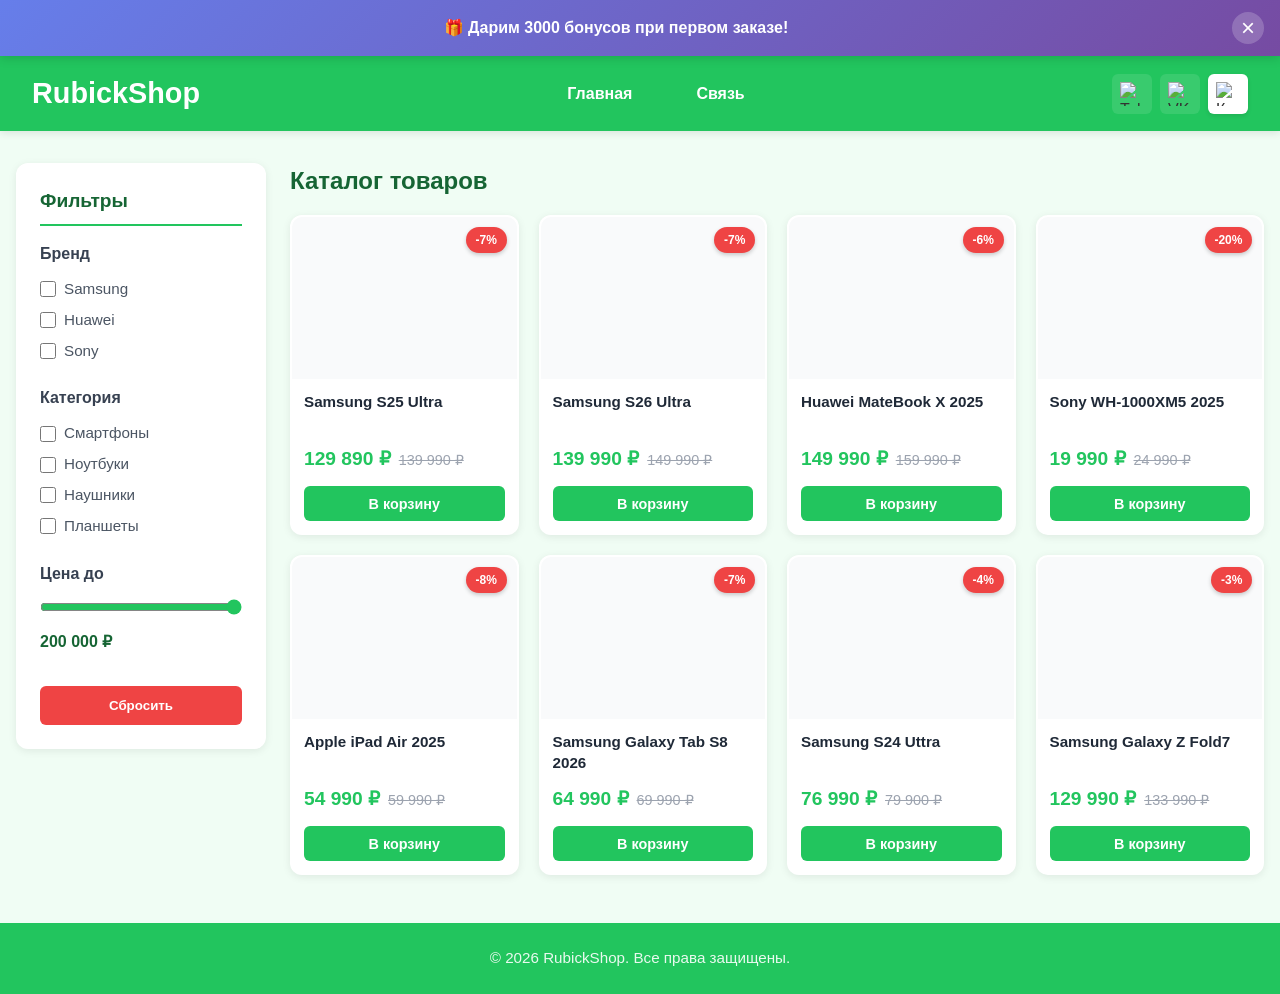
==== index.html @ 22455305 "Add files via upload" ====
<!DOCTYPE html>
<html lang="ru">
<head>
<meta charset="UTF-8">
<meta name="viewport" content="width=device-width, initial-scale=1.0">
<title>RubickShop - Гаджеты 2026</title>
<link rel="stylesheet" href="style.css">
</head>
<body>

<!-- РЕКЛАМНЫЙ БАННЕР -->
<div id="promoBanner" class="promo-banner">
    <div class="promo-banner-content">
        <span class="promo-banner-text">🎁 Дарим 3000 бонусов при первом заказе!</span>
        <button class="promo-banner-close" onclick="closePromoBanner()">×</button>
    </div>
</div>

<!-- ШАПКА -->
<header class="header">
    <div class="header-left">
        <a href="index.html" class="logo-link"><h1 class="logo">RubickShop</h1></a>
    </div>
    <nav class="header-center">
        <ul>
            <li><a href="index.html">Главная</a></li>
            <li><a href="feedback.html" target="_blank">Связь</a></li>
        </ul>
    </nav>
    <div class="header-right">
        <a href="https://t.me" target="_blank" class="social-btn"><img src="https://img.icons8.com/?size=100&id=F4ZPUh2Mk5tk&format=png&color=1A1A1A" alt="Telegram"></a>
        <a href="https://vk.com" target="_blank" class="social-btn"><img src="https://img.icons8.com/?size=100&id=VUGXoXQMAcS9&format=png&color=1A1A1A" alt="VK"></a>
        <a href="cart.html" class="cart-btn" id="cartIcon">
            <img src="https://img.icons8.com/?size=100&id=9720&format=png&color=1A1A1A" alt="Корзина" class="cart-icon">
            <span id="cartCounter">0</span>
        </a>
    </div>
</header>

<!-- ОСНОВНОЙ КОНТЕНТ -->
<div class="main-content">
    <aside class="sidebar">
        <h3>Фильтры</h3>
        <div class="filter-group">
            <h4>Бренд</h4>
            <label><input type="checkbox" value="Samsung" onchange="filterProducts()"> Samsung</label>
            <label><input type="checkbox" value="Huawei" onchange="filterProducts()"> Huawei</label>
            <label><input type="checkbox" value="Sony" onchange="filterProducts()"> Sony</label>
        </div>
        <div class="filter-group">
            <h4>Категория</h4>
            <label><input type="checkbox" value="smartphones" onchange="filterProducts()"> Смартфоны</label>
            <label><input type="checkbox" value="laptops" onchange="filterProducts()"> Ноутбуки</label>
            <label><input type="checkbox" value="headphones" onchange="filterProducts()"> Наушники</label>
            <label><input type="checkbox" value="tablets" onchange="filterProducts()"> Планшеты</label>
        </div>
        <div class="filter-group">
            <h4>Цена до</h4>
            <input type="range" id="priceRange" min="0" max="200000" value="200000" onchange="updatePriceSlider()">
            <span id="priceValue">300 000 ₽</span>
        </div>
        <button class="reset-btn" onclick="resetFilters()">Сбросить</button>
    </aside>

    <main class="content">
        <h2>Каталог товаров</h2>
        <div class="catalog" id="productGrid"></div>
    </main>
</div>

<!-- МОДАЛКА -->
<div id="productModal" class="modal">
    <span class="close" onclick="closeModal()">×</span>
    <div class="modal-content">
        <div class="modal-img-section">
            <img id="modalImg" src="" alt="">
        </div>
        <div class="modal-info">
            <h1 id="modalTitle"></h1>
            <p class="price-main" id="modalPrice"></p>
            <p class="price-old" id="modalOldPrice"></p>
            <p id="modalCashback"></p>
            <table id="modalSpecs"></table>
            <button class="modal-add-cart" onclick="addToCartFromModal()">В корзину</button>
        </div>
    </div>
</div>

<!-- ФУТЕР -->
<footer class="footer">
    <p>© 2026 RubickShop. Все права защищены.</p>
</footer>

<script src="script.js"></script>
</body>
</html>
---- style.css ----
* { margin: 0; padding: 0; box-sizing: border-box; }
body { font-family: -apple-system, BlinkMacSystemFont, 'Segoe UI', Roboto, sans-serif; background: #f0fdf4; color: #333; line-height: 1.5; }
a { text-decoration: none; color: inherit; transition: 0.2s; }

/* БАННЕР */
.promo-banner {
    background: linear-gradient(135deg, #667eea, #764ba2);
    color: white;
    padding: 0.75rem 1rem;
    text-align: center;
    position: sticky;
    top: 0;
    z-index: 1000;
    box-shadow: 0 2px 10px rgba(0, 0, 0, 0.15);
    animation: slideDown 0.3s ease-out;
    overflow: hidden;
}
@keyframes slideDown {
    from { transform: translateY(-100%); opacity: 0; }
    to { transform: translateY(0); opacity: 1; }
}
.promo-banner.hidden { display: none; }
.promo-banner-content {
    display: flex;
    align-items: center;
    justify-content: center;
    gap: 1rem;
    max-width: 1400px;
    margin: 0 auto;
    position: relative;
}
.promo-banner-text { font-weight: 600; font-size: 1rem; flex: 1; text-align: center; padding: 0 1rem; }
.promo-banner-close {
    background: rgba(255, 255, 255, 0.2);
    border: none;
    color: white;
    font-size: 1.5rem;
    width: 32px;
    height: 32px;
    border-radius: 50%;
    cursor: pointer;
    display: flex;
    align-items: center;
    justify-content: center;
    transition: 0.2s;
    padding: 0;
    position: static;
    flex-shrink: 0;
}
.promo-banner-close:hover { background: rgba(255, 255, 255, 0.35); transform: scale(1.1); }
.promo-banner-close:active { transform: scale(0.95); }

/* ШАПКА */
.header {
    display: flex;
    justify-content: space-between;
    align-items: center;
    padding: 1rem 2rem;
    background: #22c55e; /* ЦВЕТ ШАПКИ */
    position: sticky;
    top: 0;
    z-index: 100;
    box-shadow: 0 2px 8px rgba(0, 0, 0, 0.1);
}
.logo-link { color: white; }
.header-left .logo { color: white; font-size: 1.8rem; font-weight: 700; }
.header-center ul { display: flex; list-style: none; gap: 2rem; }
.header-center a { color: white; font-weight: 600; padding: 0.5rem 1rem; border-radius: 6px; }
.header-center a:hover { background: rgba(255, 255, 255, 0.2); }
.header-right { display: flex; align-items: center; gap: 0.5rem; }
.social-btn {
    display: flex;
    align-items: center;
    justify-content: center;
    width: 40px;
    height: 40px;
    border-radius: 6px;
    cursor: pointer;
    transition: 0.3s;
    background: rgba(255, 255, 255, 0.1);
}
.social-btn:hover { background: rgba(255, 255, 255, 0.25); transform: translateY(-2px); }
.social-btn img { width: 24px; height: 24px; }
.cart-btn {
    background: white;
    border: none;
    border-radius: 6px;
    display: flex;
    align-items: center;
    justify-content: center;
    width: 40px;
    height: 40px;
    cursor: pointer;
    position: relative;
    transition: 0.3s;
    padding: 0;
    box-shadow: 0 2px 4px rgba(0, 0, 0, 0.1);
}
.cart-btn:hover { transform: translateY(-2px); box-shadow: 0 4px 12px rgba(0, 0, 0, 0.15); }
.cart-btn img.cart-icon { width: 24px; height: 24px; }
#cartCounter {
    position: absolute;
    top: -6px;
    right: -6px;
    background: #ef4444;
    color: white;
    border-radius: 50%;
    padding: 2px 6px;
    font-size: 0.7rem;
    font-weight: 700;
    min-width: 18px;
    text-align: center;
}

/* КОНТЕНТ */
.main-content {
    display: flex;
    max-width: 1400px;
    margin: 2rem auto;
    gap: 1.5rem;
    padding: 0 1rem;
}
.sidebar {
    width: 250px;
    background: white;
    padding: 1.5rem;
    border-radius: 12px;
    box-shadow: 0 2px 8px rgba(0, 0, 0, 0.08);
    flex-shrink: 0;
    position: sticky;
    top: 80px;
    height: fit-content;
}
.sidebar h3 { color: #166534; margin-bottom: 1rem; font-size: 1.2rem; padding-bottom: 0.5rem; border-bottom: 2px solid #22c55e; }
.filter-group { margin-bottom: 1.5rem; }
.filter-group h4 { color: #374151; margin-bottom: 0.75rem; font-size: 1rem; font-weight: 600; }
.sidebar label { display: flex; align-items: center; gap: 0.5rem; margin-bottom: 0.5rem; cursor: pointer; font-size: 0.95rem; color: #4b5563; }
.sidebar label:hover { color: #22c55e; }
.sidebar input[type="checkbox"] { width: 16px; height: 16px; cursor: pointer; accent-color: #22c55e; }
.filter-group input[type="range"] { width: 100%; cursor: pointer; accent-color: #22c55e; }
#priceValue { display: block; margin-top: 0.5rem; font-weight: 600; color: #166534; }
.reset-btn {
    width: 100%;
    padding: 0.75rem;
    background: #ef4444;
    color: white;
    border: none;
    border-radius: 6px;
    cursor: pointer;
    font-weight: 600;
    transition: 0.2s;
    margin-top: 0.5rem;
}
.reset-btn:hover { background: #dc2626; transform: translateY(-1px); }
.reset-btn:active { transform: translateY(0); }
.content { flex: 1; min-width: 0; }
.content h2 { margin-bottom: 1rem; color: #166534; font-size: 1.5rem; }
.catalog {
    display: grid;
    grid-template-columns: repeat(auto-fill, minmax(220px, 1fr));
    gap: 1.25rem;
}

/* КАРТОЧКИ ТОВАРОВ */
.product-card {
    background: white;
    border-radius: 12px;
    overflow: hidden;
    cursor: pointer;
    display: flex;
    flex-direction: column;
    transition: 0.3s;
    height: 320px;
    box-shadow: 0 2px 8px rgba(0, 0, 0, 0.08);
    border: 2px solid transparent;
    position: relative;
}
.product-card:hover {
    transform: translateY(-5px);
    box-shadow: 0 12px 30px rgba(0, 0, 0, 0.15);
}
.product-image {
    flex: 1;
    overflow: hidden;
    position: relative;
    background: #f9fafb;
    display: flex;
    align-items: center;
    justify-content: center;
}
.product-image img {
    width: 100%;
    height: 100%;
    object-fit: contain;
    transition: 0.3s;
    padding: 0.5rem;
}
.product-card:hover .product-image img {
    transform: scale(1.05);
}
.discount-badge {
    position: absolute;
    top: 10px;
    right: 10px;
    background: #ef4444;
    color: white;
    padding: 0.25rem 0.6rem;
    border-radius: 20px;
    font-size: 0.75rem;
    font-weight: 700;
    z-index: 2;
    box-shadow: 0 2px 4px rgba(0, 0, 0, 0.2);
}
.product-info {
    padding: 0.75rem;
    display: flex;
    flex-direction: column;
    gap: 0.5rem;
}
.product-title {
    font-size: 0.95rem;
    font-weight: 600;
    margin-bottom: 0.25rem;
    height: 2.8em;
    overflow: hidden;
    display: -webkit-box;
    -webkit-line-clamp: 2;
    -webkit-box-orient: vertical;
    color: #1f2937;
    line-height: 1.4;
}
.product-prices {
    display: flex;
    gap: 0.5rem;
    align-items: baseline;
    margin-bottom: 0.25rem;
}
.price-main {
    color: #22c55e;
    font-weight: 700;
    font-size: 1.2rem;
}
.price-old {
    text-decoration: line-through;
    color: #9ca3af;
    font-size: 0.9rem;
}
.add-to-cart {
    background: #22c55e;
    color: white;
    border: none;
    padding: 0.6rem 1rem;
    border-radius: 6px;
    cursor: pointer;
    width: 100%;
    margin-top: auto;
    position: relative;
    overflow: hidden;
    font-weight: 600;
    font-size: 0.9rem;
    transition: 0.2s;
}
.add-to-cart:hover {
    background: #16a34a; 
    transform: translateY(-1px);
}
.add-to-cart:active { transform: scale(0.98); }

/* МОДАЛКА */
.modal {
    display: none;
    position: fixed;
    top: 0;
    left: 0;
    width: 100%;
    height: 100%;
    background: rgba(0, 0, 0, 0.7);
    justify-content: center;
    align-items: center;
    z-index: 1000;
    backdrop-filter: blur(4px);
    padding: 1rem;
}
.modal.show {
    display: flex;
    animation: fadeIn 0.2s ease;
}
@keyframes fadeIn {
    from { opacity: 0; }
    to { opacity: 1; }
}
.modal-content {
    background: white;
    display: flex;
    gap: 2rem;
    padding: 1.5rem;
    border-radius: 16px;
    width: 100%;
    max-width: 900px;
    max-height: 90vh;
    overflow: auto;
    position: relative;
    box-shadow: 0 20px 60px rgba(0, 0, 0, 0.3);
    animation: slideUp 0.3s ease;
}
@keyframes slideUp {
    from { opacity: 0; transform: translateY(20px); }
    to { opacity: 1; transform: translateY(0); }
}
.modal-img-section {
    flex: 1;
    display: flex;
    align-items: center;
    justify-content: center;
    background: #f9fafb;
    border-radius: 12px;
    padding: 1rem;
    min-width: 250px;
}
.modal-img-section img {
    max-width: 100%;
    max-height: 350px;
    object-fit: contain;
    border-radius: 8px;
}
.modal-info {
    flex: 1;
    display: flex;
    flex-direction: column;
    gap: 0.75rem;
    min-width: 0;
}
.modal-info h1 {
    margin-bottom: 0.25rem;
    color: #166534;
    font-size: 1.5rem;
    line-height: 1.3;
}
.modal-info .price-main {
    color: #22c55e;
    font-weight: 700;
    font-size: 1.5rem;
    margin-bottom: 0.25rem;
}
.modal-info .price-old {
    text-decoration: line-through;
    color: #9ca3af;
    font-size: 1rem;
}
#modalCashback {
    background: #fef3c7;
    color: #92400e;
    padding: 0.5rem 0.75rem;
    border-radius: 8px;
    font-weight: 600;
    display: inline-block;
    width: fit-content;
    border: 1px solid #fcd34d;
}
#modalSpecs {
    width: 100%;
    border-collapse: collapse;
    margin: 0.5rem 0;
    font-size: 0.95rem;
}
#modalSpecs td {
    padding: 0.5rem 0;
    border-bottom: 1px solid #e5e7eb;
}
#modalSpecs td:first-child {
    font-weight: 600;
    color: #4b5563;
    width: 40%;
}
#modalSpecs td:last-child {
    color: #1f2937;
}
.modal-add-cart {
    margin-top: auto;
    background: #22c55e; 
    color: white;
    padding: 1rem;
    border: none;
    border-radius: 8px;
    cursor: pointer;
    font-weight: 600;
    font-size: 1.1rem;
    transition: 0.2s;
    width: 100%;
}
.modal-add-cart:hover {
    background: #16a34a; 
    transform: translateY(-2px);
}
.modal-add-cart:active { transform: translateY(0); }
.close {
    position: absolute;
    top: 12px;
    right: 16px;
    font-size: 2rem;
    color: #6b7280;
    cursor: pointer;
    width: 36px;
    height: 36px;
    border-radius: 50%;
    display: flex;
    align-items: center;
    justify-content: center;
    transition: 0.2s;
    line-height: 1;
    background: transparent;
    border: none;
}
.close:hover {
    color: #ef4444;
    background: #fef2f2;
}

/* КОРЗИНА */
.cart-page {
    max-width: 1000px;
    margin: 2rem auto;
    padding: 0 1rem;
    min-height: calc(100vh - 140px);
}
.cart-content {
    background: white;
    border-radius: 12px;
    padding: 2rem;
    box-shadow: 0 4px 20px rgba(0, 0, 0, 0.1);
    margin: 0 auto;
}
.cart-content h1 {
    color: #166534;
    margin-bottom: 2rem;
    font-size: 1.8rem;
}
.cart-item {
    display: flex;
    gap: 1.5rem;
    padding: 1.5rem 0;
    border-bottom: 1px solid #e5e7eb;
    align-items: center;
}
.cart-item:last-child { border-bottom: none; }
.cart-item img {
    width: 100px;
    height: 100px;
    object-fit: contain;
    border-radius: 8px;
    background: #f9fafb;
    padding: 0.5rem;
    flex-shrink: 0;
}
.cart-item-info { flex: 1; min-width: 0; }
.cart-item-info h4 {
    margin-bottom: 0.5rem;
    font-size: 1.1rem;
    color: #1f2937;
    font-weight: 600;
}
.price-row {
    display: flex;
    gap: 0.5rem;
    align-items: baseline;
    margin-bottom: 0.75rem;
}
.quantity-controls {
    display: flex;
    align-items: center;
    gap: 1rem;
}
.quantity-controls button {
    width: 32px;
    height: 32px;
    border: 1px solid #d1d5db;
    background: white;
    border-radius: 6px;
    cursor: pointer;
    font-weight: 700;
    transition: 0.2s;
    font-size: 1.1rem;
}
.quantity-controls button:hover {
    background: #f3f4f6;
    border-color: #9ca3af;
}
.quantity-controls span {
    font-weight: 600;
    min-width: 24px;
    text-align: center;
}
.remove-btn {
    background: #fef2f2;
    color: #ef4444;
    border: 1px solid #fecaca;
    padding: 0.4rem 1rem;
    border-radius: 6px;
    cursor: pointer;
    transition: 0.2s;
    font-weight: 500;
    font-size: 0.9rem;
}
.remove-btn:hover {
    background: #ef4444;
    color: white;
}
#orderDetails {
    margin-top: 2rem;
    padding-top: 2rem;
    border-top: 2px solid #e5e7eb;
}
.detail-row {
    display: flex;
    justify-content: space-between;
    margin-bottom: 0.75rem;
    font-size: 1rem;
}
.detail-row small {
    display: block;
    font-size: 0.85rem;
    color: #9ca3af;
}
.total-row {
    margin-top: 1rem;
    padding-top: 1rem;
    border-top: 2px solid #22c55e;
    font-size: 1.3rem;
    font-weight: 700;
    color: #166534;
}
.checkout-btn {
    width: 100%;
    padding: 1rem;
    background: #22c55e; 
    color: white;
    border: none;
    border-radius: 8px;
    font-size: 1.1rem;
    font-weight: 600;
    margin-top: 1.5rem;
    cursor: pointer;
    transition: 0.2s;
}
.checkout-btn:hover {
    background: #16a34a; 
    transform: translateY(-2px);
}
.checkout-btn:active { transform: translateY(0); }
.empty-cart {
    text-align: center;
    color: #6b7280;
    font-size: 1.2rem;
    padding: 4rem 2rem;
}
.empty-cart a {
    color: #22c55e;
    font-weight: 600;
    text-decoration: underline;
}
.empty-cart a:hover { color: #16a34a; }

/* ФУТЕР */
.footer {
    background: #22c55e; 
    color: white;
    padding: 1.5rem;
    text-align: center;
    margin-top: 3rem;
}
.footer p {
    font-size: 0.95rem;
    opacity: 0.9;
}

/* АДАПТИВ */
@media (max-width: 1024px) {
    .catalog { grid-template-columns: repeat(auto-fill, minmax(180px, 1fr)); }
    .main-content { flex-direction: column; }
    .sidebar { width: 100%; position: static; }
    .modal-content { flex-direction: column; max-height: 95vh; overflow-y: auto; }
    .modal-img-section { min-width: auto; max-height: 300px; }
}
@media (max-width: 768px) {
    .header { padding: 0.75rem 1rem; }
    .header-center ul { display: none; }
    .cart-item { flex-direction: column; text-align: center; gap: 1rem; }
    .cart-item-info { text-align: center; }
    .quantity-controls { justify-content: center; }
    .price-row { justify-content: center; }
    .cart-page { margin: 1rem 0.5rem; padding: 0 0.5rem; }
    .cart-content { padding: 1.5rem; }
    .promo-banner-content { flex-direction: column; gap: 0.5rem; }
    .promo-banner-text { font-size: 0.95rem; padding: 0; }
    .product-card { height: 340px; }
}
@media (max-width: 600px) {
    .header-left .logo { font-size: 1.4rem; }
    .social-btn, .cart-btn { width: 36px; height: 36px; }
    .social-btn img, .cart-btn img.cart-icon { width: 20px; height: 20px; }
    #cartCounter { font-size: 0.65rem; padding: 1px 5px; top: -4px; right: -4px; }
    .promo-banner { padding: 0.5rem; }
    .promo-banner-text { font-size: 0.9rem; }
    .promo-banner-close { width: 28px; height: 28px; font-size: 1.2rem; }
    .catalog { grid-template-columns: repeat(auto-fill, minmax(150px, 1fr)); gap: 0.75rem; }
    .product-card { height: 300px; }
    .product-title { font-size: 0.85rem; height: 2.4em; }
    .price-main { font-size: 1.1rem; }
    .add-to-cart { padding: 0.5rem; font-size: 0.85rem; }
    .modal-content { padding: 1rem; margin: 0.5rem; }
    .modal-info h1 { font-size: 1.3rem; }
    .modal-info .price-main { font-size: 1.3rem; }
    .close { top: 8px; right: 12px; font-size: 1.5rem; width: 30px; height: 30px; }
}

/* Анимация появления товаров */
.product-card { animation: fadeInUp 0.3s ease backwards; }
.product-card:nth-child(1) { animation-delay: 0.05s; }
.product-card:nth-child(2) { animation-delay: 0.1s; }
.product-card:nth-child(3) { animation-delay: 0.15s; }
.product-card:nth-child(4) { animation-delay: 0.2s; }
.product-card:nth-child(5) { animation-delay: 0.25s; }
.product-card:nth-child(6) { animation-delay: 0.3s; }
.product-card:nth-child(7) { animation-delay: 0.35s; }
@keyframes fadeInUp {
    from { opacity: 0; transform: translateY(20px); }
    to { opacity: 1; transform: translateY(0); }
}

/* Плавная прокрутка */
html { scroll-behavior: smooth; }
button:focus, a:focus { outline: 2px solid #22c55e; outline-offset: 2px; }
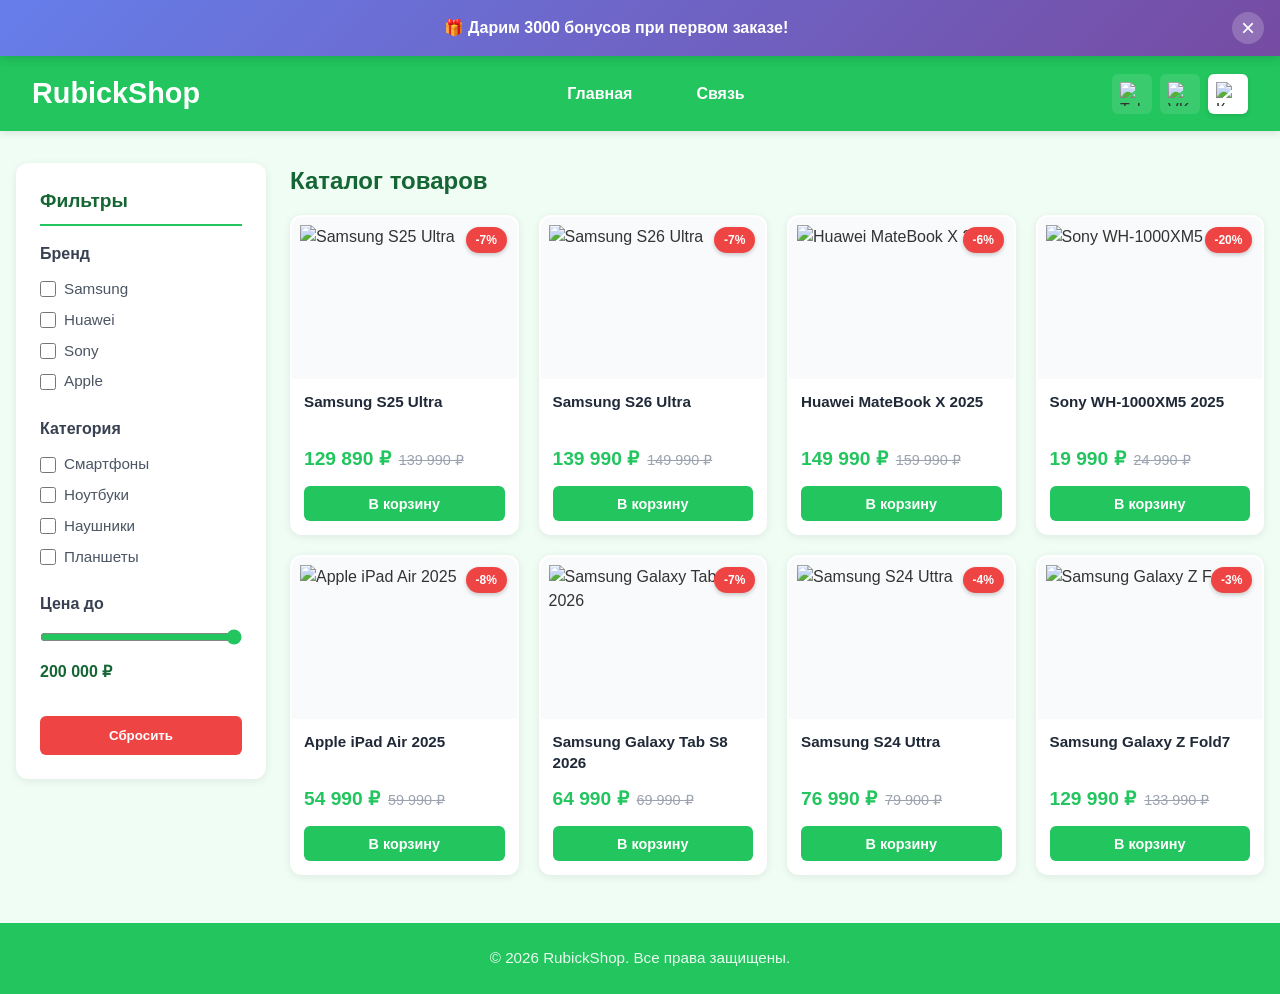
==== commit 1e095fd9: "Add files via upload" ====
--- a/index.html
+++ b/index.html
@@ -46,6 +46,7 @@
             <label><input type="checkbox" value="Samsung" onchange="filterProducts()"> Samsung</label>
             <label><input type="checkbox" value="Huawei" onchange="filterProducts()"> Huawei</label>
             <label><input type="checkbox" value="Sony" onchange="filterProducts()"> Sony</label>
+            <label><input type="checkbox" value="Apple" onchange="filterProducts()">Apple</label>
         </div>
         <div class="filter-group">
             <h4>Категория</h4>
